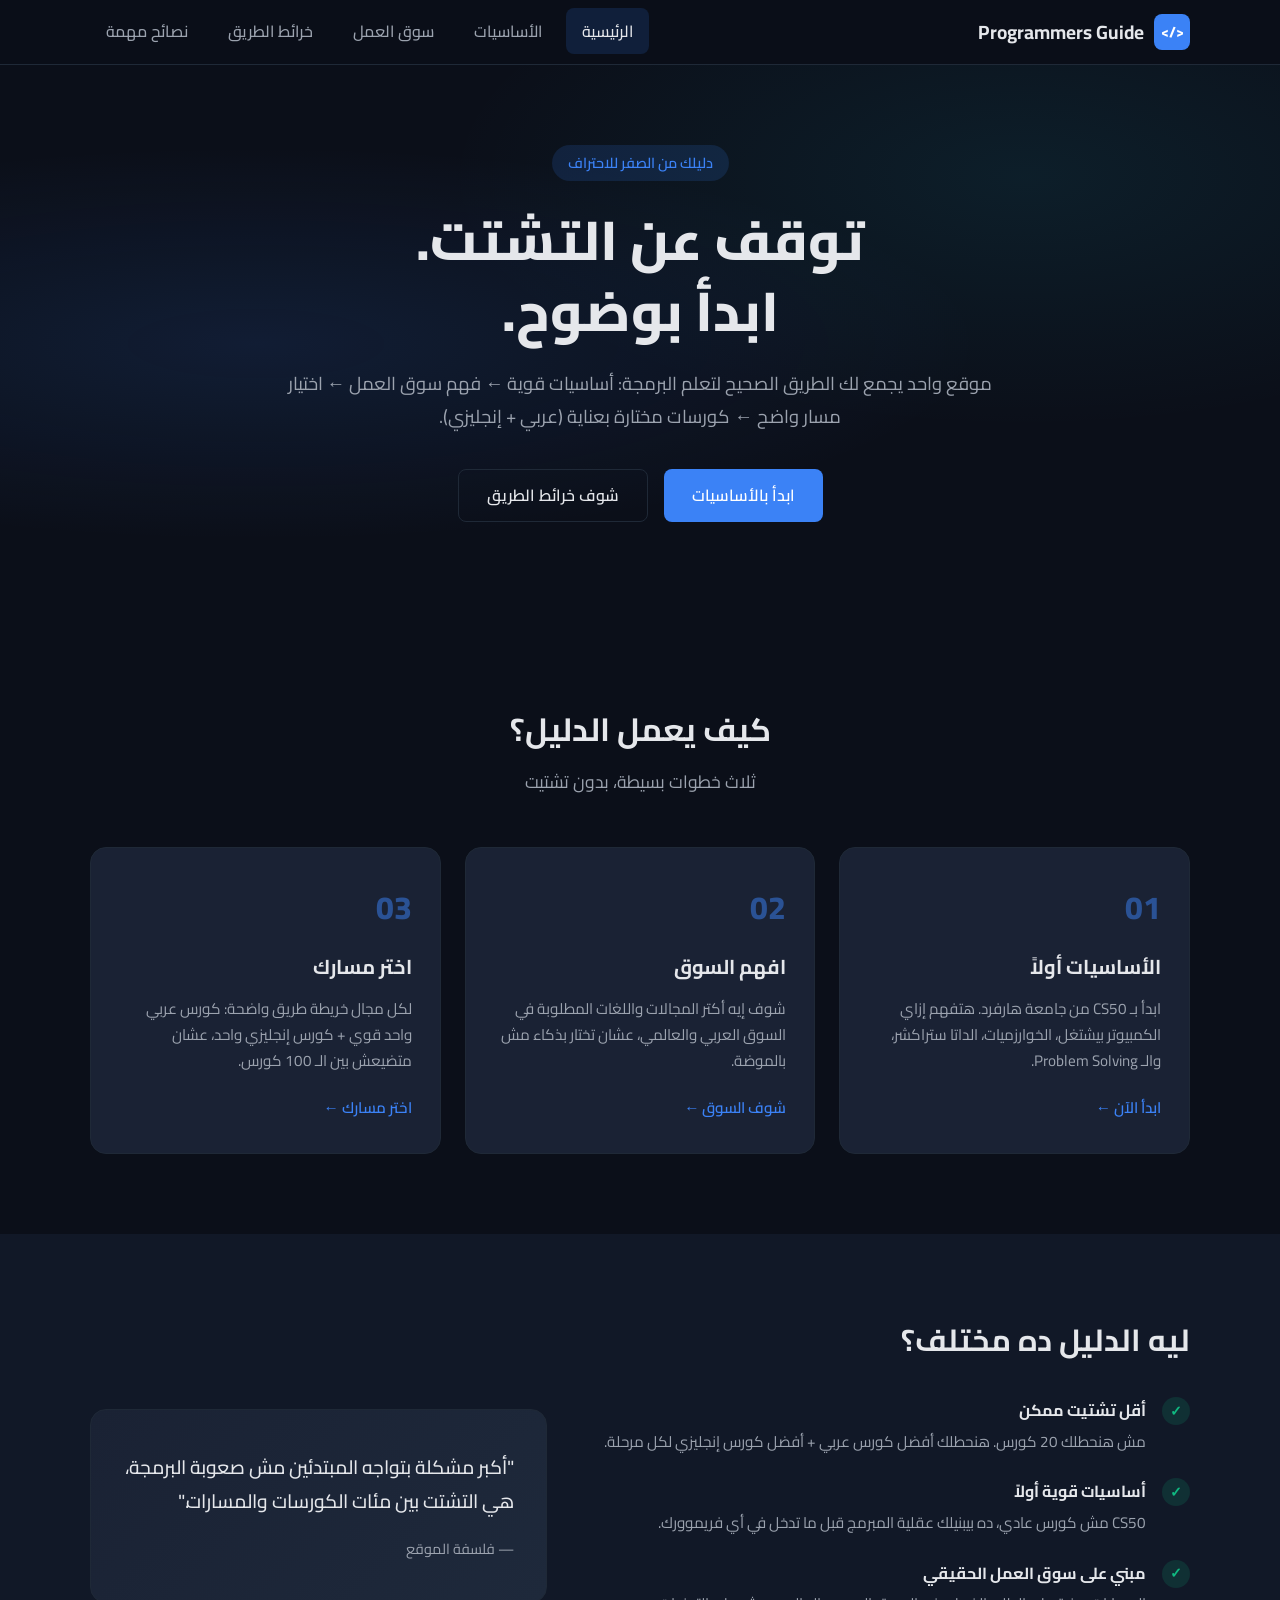
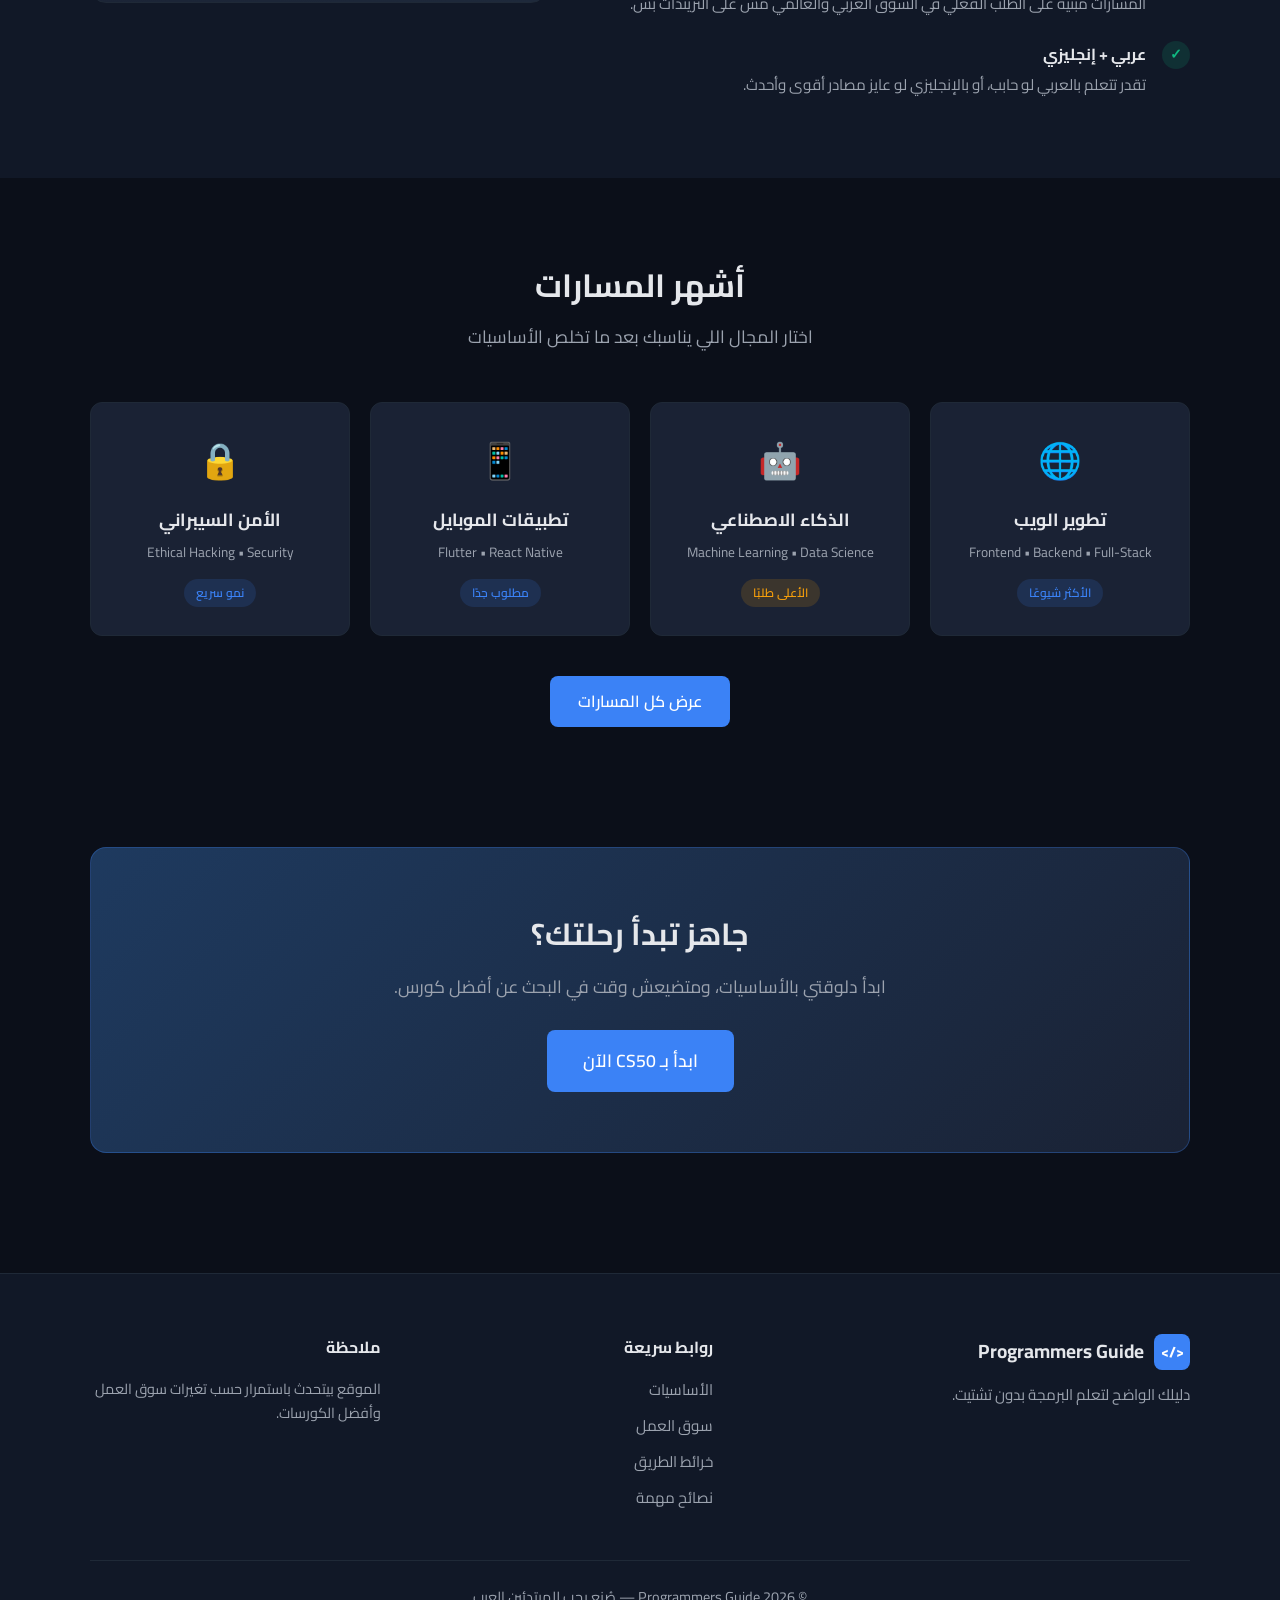
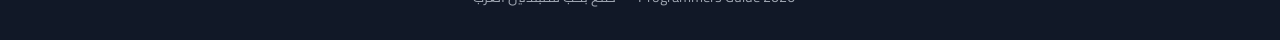
==== index.html @ ccb194e7 "Initial commit" ====
<!DOCTYPE html>
<html lang="ar" dir="rtl">
<head>
    <meta charset="UTF-8">
    <meta name="viewport" content="width=device-width, initial-scale=1.0">
    <title>Programmers Guide | دليلك لتعلم البرمجة</title>
    <meta name="description" content="دليل واضح ومنظم للمبتدئين في البرمجة. ابدأ من الأساسيات مع CS50 ثم اختر مسارك بناءً على سوق العمل.">
    <link rel="stylesheet" href="css/style.css">
    <link rel="preconnect" href="https://fonts.googleapis.com">
    <link rel="preconnect" href="https://fonts.gstatic.com" crossorigin>
    <link href="https://fonts.googleapis.com/css2?family=Cairo:wght@400;500;600;700;800&display=swap" rel="stylesheet">
</head>
<body>
    <!-- Navbar -->
    <nav class="navbar">
        <div class="container nav-container">
            <a href="index.html" class="logo">
                <span class="logo-icon">&lt;/&gt;</span>
                <span>Programmers Guide</span>
            </a>
            <button class="menu-toggle" id="menuToggle" aria-label="القائمة">
                <span></span>
                <span></span>
                <span></span>
            </button>
            <ul class="nav-links" id="navLinks">
                <li><a href="index.html" class="active">الرئيسية</a></li>
                <li><a href="basics.html">الأساسيات</a></li>
                <li><a href="market.html">سوق العمل</a></li>
                <li><a href="roadmaps.html">خرائط الطريق</a></li>
                <li><a href="tips.html">نصائح مهمة</a></li>
            </ul>
        </div>
    </nav>

    <!-- Hero Section -->
    <header class="hero">
        <div class="container hero-content">
            <div class="hero-badge">دليلك من الصفر للاحتراف</div>
            <h1>توقف عن التشتت.<br>ابدأ بوضوح.</h1>
            <p class="hero-desc">
                موقع واحد يجمع لك الطريق الصحيح لتعلم البرمجة: 
                أساسيات قوية ← فهم سوق العمل ← اختيار مسار واضح ← كورسات مختارة بعناية (عربي + إنجليزي).
            </p>
            <div class="hero-btns">
                <a href="basics.html" class="btn btn-primary">ابدأ بالأساسيات</a>
                <a href="roadmaps.html" class="btn btn-secondary">شوف خرائط الطريق</a>
            </div>
        </div>
    </header>

    <!-- How it works -->
    <section class="section how-it-works">
        <div class="container">
            <div class="section-header">
                <h2>كيف يعمل الدليل؟</h2>
                <p>ثلاث خطوات بسيطة، بدون تشتيت</p>
            </div>
            <div class="steps">
                <div class="step-card">
                    <div class="step-number">01</div>
                    <h3>الأساسيات أولاً</h3>
                    <p>ابدأ بـ CS50 من جامعة هارفرد. هتفهم إزاي الكمبيوتر بيشتغل، الخوارزميات، الداتا ستراكشر، والـ Problem Solving.</p>
                    <a href="basics.html" class="step-link">ابدأ الآن ←</a>
                </div>
                <div class="step-card">
                    <div class="step-number">02</div>
                    <h3>افهم السوق</h3>
                    <p>شوف إيه أكتر المجالات واللغات المطلوبة في السوق العربي والعالمي، عشان تختار بذكاء مش بالموضة.</p>
                    <a href="market.html" class="step-link">شوف السوق ←</a>
                </div>
                <div class="step-card">
                    <div class="step-number">03</div>
                    <h3>اختر مسارك</h3>
                    <p>لكل مجال خريطة طريق واضحة: كورس عربي واحد قوي + كورس إنجليزي واحد، عشان متضيعش بين الـ 100 كورس.</p>
                    <a href="roadmaps.html" class="step-link">اختر مسارك ←</a>
                </div>
            </div>
        </div>
    </section>

    <!-- Why this guide -->
    <section class="section why-section">
        <div class="container">
            <div class="why-grid">
                <div class="why-content">
                    <h2>ليه الدليل ده مختلف؟</h2>
                    <ul class="why-list">
                        <li>
                            <span class="check">✓</span>
                            <div>
                                <strong>أقل تشتيت ممكن</strong>
                                <p>مش هنحطلك 20 كورس. هنحطلك أفضل كورس عربي + أفضل كورس إنجليزي لكل مرحلة.</p>
                            </div>
                        </li>
                        <li>
                            <span class="check">✓</span>
                            <div>
                                <strong>أساسيات قوية أولاً</strong>
                                <p>CS50 مش كورس عادي، ده بيبنيلك عقلية المبرمج قبل ما تدخل في أي فريموورك.</p>
                            </div>
                        </li>
                        <li>
                            <span class="check">✓</span>
                            <div>
                                <strong>مبني على سوق العمل الحقيقي</strong>
                                <p>المسارات مبنية على الطلب الفعلي في السوق العربي والعالمي مش على التريندات بس.</p>
                            </div>
                        </li>
                        <li>
                            <span class="check">✓</span>
                            <div>
                                <strong>عربي + إنجليزي</strong>
                                <p>تقدر تتعلم بالعربي لو حابب، أو بالإنجليزي لو عايز مصادر أقوى وأحدث.</p>
                            </div>
                        </li>
                    </ul>
                </div>
                <div class="why-card">
                    <div class="quote">
                        <p>"أكبر مشكلة بتواجه المبتدئين مش صعوبة البرمجة، هي التشتت بين مئات الكورسات والمسارات."</p>
                        <span>— فلسفة الموقع</span>
                    </div>
                </div>
            </div>
        </div>
    </section>

    <!-- Popular Paths Preview -->
    <section class="section paths-preview">
        <div class="container">
            <div class="section-header">
                <h2>أشهر المسارات</h2>
                <p>اختار المجال اللي يناسبك بعد ما تخلص الأساسيات</p>
            </div>
            <div class="paths-grid">
                <a href="roadmaps.html#web" class="path-card">
                    <div class="path-icon">🌐</div>
                    <h3>تطوير الويب</h3>
                    <p>Frontend • Backend • Full-Stack</p>
                    <span class="path-tag">الأكثر شيوعًا</span>
                </a>
                <a href="roadmaps.html#ai" class="path-card">
                    <div class="path-icon">🤖</div>
                    <h3>الذكاء الاصطناعي</h3>
                    <p>Machine Learning • Data Science</p>
                    <span class="path-tag hot">الأعلى طلبًا</span>
                </a>
                <a href="roadmaps.html#mobile" class="path-card">
                    <div class="path-icon">📱</div>
                    <h3>تطبيقات الموبايل</h3>
                    <p>Flutter • React Native</p>
                    <span class="path-tag">مطلوب جدًا</span>
                </a>
                <a href="roadmaps.html#security" class="path-card">
                    <div class="path-icon">🔒</div>
                    <h3>الأمن السيبراني</h3>
                    <p>Ethical Hacking • Security</p>
                    <span class="path-tag">نمو سريع</span>
                </a>
            </div>
            <div class="center-btn">
                <a href="roadmaps.html" class="btn btn-primary">عرض كل المسارات</a>
            </div>
        </div>
    </section>

    <!-- CTA -->
    <section class="section cta-section">
        <div class="container">
            <div class="cta-box">
                <h2>جاهز تبدأ رحلتك؟</h2>
                <p>ابدأ دلوقتي بالأساسيات، ومتضيعش وقت في البحث عن أفضل كورس.</p>
                <a href="basics.html" class="btn btn-primary btn-lg">ابدأ بـ CS50 الآن</a>
            </div>
        </div>
    </section>

    <!-- Footer -->
    <footer class="footer">
        <div class="container">
            <div class="footer-content">
                <div class="footer-brand">
                    <a href="index.html" class="logo">
                        <span class="logo-icon">&lt;/&gt;</span>
                        <span>Programmers Guide</span>
                    </a>
                    <p>دليلك الواضح لتعلم البرمجة بدون تشتيت.</p>
                </div>
                <div class="footer-links">
                    <h4>روابط سريعة</h4>
                    <ul>
                        <li><a href="basics.html">الأساسيات</a></li>
                        <li><a href="market.html">سوق العمل</a></li>
                        <li><a href="roadmaps.html">خرائط الطريق</a></li>
                        <li><a href="tips.html">نصائح مهمة</a></li>
                    </ul>
                </div>
                <div class="footer-note">
                    <h4>ملاحظة</h4>
                    <p>الموقع بيتحدث باستمرار حسب تغيرات سوق العمل وأفضل الكورسات.</p>
                </div>
            </div>
            <div class="footer-bottom">
                <p>© 2026 Programmers Guide — صُنع بحب للمبتدئين العرب</p>
            </div>
        </div>
    </footer>

    <script src="js/main.js"></script>
</body>
</html>
---- css/style.css ----
/* ===== Reset & Base ===== */
*,
*::before,
*::after {
    margin: 0;
    padding: 0;
    box-sizing: border-box;
}

:root {
    --bg: #0b0f19;
    --bg-soft: #111827;
    --bg-card: #1a2234;
    --bg-card-hover: #1f2a40;
    --text: #e5e7eb;
    --text-muted: #9ca3af;
    --primary: #3b82f6;
    --primary-hover: #2563eb;
    --primary-soft: rgba(59, 130, 246, 0.15);
    --accent: #22d3ee;
    --success: #10b981;
    --warning: #f59e0b;
    --border: #1f2937;
    --radius: 12px;
    --radius-lg: 16px;
    --shadow: 0 4px 24px rgba(0, 0, 0, 0.3);
    --font: 'Cairo', sans-serif;
}

html {
    scroll-behavior: smooth;
}

body {
    font-family: var(--font);
    background: var(--bg);
    color: var(--text);
    line-height: 1.7;
    min-height: 100vh;
}

a {
    text-decoration: none;
    color: inherit;
    transition: color 0.2s;
}

ul {
    list-style: none;
}

img {
    max-width: 100%;
    display: block;
}

.container {
    width: 100%;
    max-width: 1140px;
    margin: 0 auto;
    padding: 0 20px;
}

/* ===== Buttons ===== */
.btn {
    display: inline-flex;
    align-items: center;
    justify-content: center;
    gap: 8px;
    padding: 12px 28px;
    border-radius: 8px;
    font-family: var(--font);
    font-weight: 600;
    font-size: 1rem;
    border: none;
    cursor: pointer;
    transition: all 0.25s ease;
}

.btn-primary {
    background: var(--primary);
    color: #fff;
}

.btn-primary:hover {
    background: var(--primary-hover);
    transform: translateY(-2px);
    box-shadow: 0 6px 20px rgba(59, 130, 246, 0.35);
}

.btn-secondary {
    background: transparent;
    color: var(--text);
    border: 1.5px solid var(--border);
}

.btn-secondary:hover {
    border-color: var(--primary);
    color: var(--primary);
}

.btn-lg {
    padding: 16px 36px;
    font-size: 1.1rem;
}

.btn-outline {
    background: transparent;
    border: 1.5px solid var(--primary);
    color: var(--primary);
}

.btn-outline:hover {
    background: var(--primary);
    color: #fff;
}

/* ===== Navbar ===== */
.navbar {
    position: sticky;
    top: 0;
    z-index: 1000;
    background: rgba(11, 15, 25, 0.9);
    backdrop-filter: blur(12px);
    border-bottom: 1px solid var(--border);
    padding: 14px 0;
}

.nav-container {
    display: flex;
    align-items: center;
    justify-content: space-between;
}

.logo {
    display: flex;
    align-items: center;
    gap: 10px;
    font-weight: 700;
    font-size: 1.2rem;
}

.logo-icon {
    background: var(--primary);
    color: #fff;
    width: 36px;
    height: 36px;
    border-radius: 8px;
    display: flex;
    align-items: center;
    justify-content: center;
    font-size: 0.9rem;
    font-weight: 800;
}

.nav-links {
    display: flex;
    align-items: center;
    gap: 8px;
}

.nav-links a {
    padding: 8px 16px;
    border-radius: 8px;
    font-weight: 500;
    color: var(--text-muted);
    transition: all 0.2s;
}

.nav-links a:hover,
.nav-links a.active {
    color: var(--text);
    background: var(--primary-soft);
}

.menu-toggle {
    display: none;
    flex-direction: column;
    gap: 5px;
    background: none;
    border: none;
    cursor: pointer;
    padding: 6px;
}

.menu-toggle span {
    display: block;
    width: 24px;
    height: 2px;
    background: var(--text);
    border-radius: 2px;
    transition: all 0.3s;
}

/* ===== Hero ===== */
.hero {
    padding: 80px 0 100px;
    background: 
        radial-gradient(ellipse at 20% 50%, rgba(59, 130, 246, 0.12) 0%, transparent 50%),
        radial-gradient(ellipse at 80% 20%, rgba(34, 211, 238, 0.08) 0%, transparent 40%);
}

.hero-content {
    text-align: center;
    max-width: 780px;
    margin: 0 auto;
}

.hero-badge {
    display: inline-block;
    background: var(--primary-soft);
    color: var(--primary);
    padding: 6px 16px;
    border-radius: 50px;
    font-size: 0.9rem;
    font-weight: 600;
    margin-bottom: 24px;
}

.hero h1 {
    font-size: clamp(2.2rem, 5vw, 3.4rem);
    font-weight: 800;
    line-height: 1.3;
    margin-bottom: 20px;
}

.hero-desc {
    font-size: 1.15rem;
    color: var(--text-muted);
    margin-bottom: 36px;
    line-height: 1.8;
}

.hero-btns {
    display: flex;
    gap: 16px;
    justify-content: center;
    flex-wrap: wrap;
}

/* ===== Sections ===== */
.section {
    padding: 80px 0;
}

.section-header {
    text-align: center;
    margin-bottom: 50px;
}

.section-header h2 {
    font-size: 2rem;
    font-weight: 700;
    margin-bottom: 10px;
}

.section-header p {
    color: var(--text-muted);
    font-size: 1.1rem;
}

/* ===== How it works ===== */
.steps {
    display: grid;
    grid-template-columns: repeat(3, 1fr);
    gap: 24px;
}

.step-card {
    background: var(--bg-card);
    border: 1px solid var(--border);
    border-radius: var(--radius-lg);
    padding: 32px 28px;
    transition: all 0.3s;
}

.step-card:hover {
    border-color: var(--primary);
    transform: translateY(-4px);
    box-shadow: var(--shadow);
}

.step-number {
    font-size: 2rem;
    font-weight: 800;
    color: var(--primary);
    opacity: 0.5;
    margin-bottom: 16px;
}

.step-card h3 {
    font-size: 1.25rem;
    margin-bottom: 12px;
}

.step-card p {
    color: var(--text-muted);
    font-size: 0.95rem;
    margin-bottom: 20px;
}

.step-link {
    color: var(--primary);
    font-weight: 600;
    font-size: 0.95rem;
}

.step-link:hover {
    color: var(--accent);
}

/* ===== Why Section ===== */
.why-section {
    background: var(--bg-soft);
}

.why-grid {
    display: grid;
    grid-template-columns: 1.3fr 1fr;
    gap: 48px;
    align-items: center;
}

.why-content h2 {
    font-size: 1.9rem;
    margin-bottom: 32px;
}

.why-list {
    display: flex;
    flex-direction: column;
    gap: 24px;
}

.why-list li {
    display: flex;
    gap: 16px;
}

.check {
    flex-shrink: 0;
    width: 28px;
    height: 28px;
    background: rgba(16, 185, 129, 0.15);
    color: var(--success);
    border-radius: 50%;
    display: flex;
    align-items: center;
    justify-content: center;
    font-weight: 700;
    font-size: 0.9rem;
}

.why-list strong {
    display: block;
    margin-bottom: 4px;
}

.why-list p {
    color: var(--text-muted);
    font-size: 0.95rem;
}

.why-card {
    background: linear-gradient(135deg, var(--bg-card), #1e293b);
    border: 1px solid var(--border);
    border-radius: var(--radius-lg);
    padding: 40px 32px;
}

.quote p {
    font-size: 1.2rem;
    font-weight: 500;
    line-height: 1.8;
    margin-bottom: 16px;
}

.quote span {
    color: var(--text-muted);
    font-size: 0.9rem;
}

/* ===== Paths Preview ===== */
.paths-grid {
    display: grid;
    grid-template-columns: repeat(4, 1fr);
    gap: 20px;
    margin-bottom: 40px;
}

.path-card {
    background: var(--bg-card);
    border: 1px solid var(--border);
    border-radius: var(--radius);
    padding: 28px 22px;
    text-align: center;
    transition: all 0.3s;
    position: relative;
}

.path-card:hover {
    border-color: var(--primary);
    transform: translateY(-4px);
    background: var(--bg-card-hover);
}

.path-icon {
    font-size: 2.2rem;
    margin-bottom: 14px;
}

.path-card h3 {
    font-size: 1.1rem;
    margin-bottom: 6px;
}

.path-card p {
    color: var(--text-muted);
    font-size: 0.85rem;
    margin-bottom: 14px;
}

.path-tag {
    display: inline-block;
    background: var(--primary-soft);
    color: var(--primary);
    font-size: 0.75rem;
    font-weight: 600;
    padding: 4px 12px;
    border-radius: 50px;
}

.path-tag.hot {
    background: rgba(245, 158, 11, 0.15);
    color: var(--warning);
}

.center-btn {
    text-align: center;
}

/* ===== CTA ===== */
.cta-section {
    padding-top: 40px;
}

.cta-box {
    background: linear-gradient(135deg, #1e3a5f, #1a2234);
    border: 1px solid rgba(59, 130, 246, 0.3);
    border-radius: var(--radius-lg);
    padding: 60px 40px;
    text-align: center;
}

.cta-box h2 {
    font-size: 1.9rem;
    margin-bottom: 12px;
}

.cta-box p {
    color: var(--text-muted);
    margin-bottom: 28px;
    font-size: 1.1rem;
}

/* ===== Footer ===== */
.footer {
    background: var(--bg-soft);
    border-top: 1px solid var(--border);
    padding: 60px 0 30px;
    margin-top: 40px;
}

.footer-content {
    display: grid;
    grid-template-columns: 1.5fr 1fr 1fr;
    gap: 40px;
    margin-bottom: 40px;
}

.footer-brand p {
    color: var(--text-muted);
    margin-top: 12px;
    font-size: 0.95rem;
}

.footer-links h4,
.footer-note h4 {
    font-size: 1rem;
    margin-bottom: 16px;
    color: var(--text);
}

.footer-links a {
    color: var(--text-muted);
    display: block;
    margin-bottom: 10px;
    font-size: 0.95rem;
}

.footer-links a:hover {
    color: var(--primary);
}

.footer-note p {
    color: var(--text-muted);
    font-size: 0.9rem;
}

.footer-bottom {
    border-top: 1px solid var(--border);
    padding-top: 24px;
    text-align: center;
}

.footer-bottom p {
    color: var(--text-muted);
    font-size: 0.9rem;
}

/* ===== Page Header (for inner pages) ===== */
.page-header {
    padding: 60px 0 40px;
    background: 
        radial-gradient(ellipse at 30% 50%, rgba(59, 130, 246, 0.1) 0%, transparent 50%);
    border-bottom: 1px solid var(--border);
}

.page-header h1 {
    font-size: 2.2rem;
    font-weight: 800;
    margin-bottom: 12px;
}

.page-header p {
    color: var(--text-muted);
    font-size: 1.1rem;
    max-width: 600px;
}

/* ===== Course Cards ===== */
.courses-grid {
    display: grid;
    grid-template-columns: repeat(2, 1fr);
    gap: 24px;
}

.course-card {
    background: var(--bg-card);
    border: 1px solid var(--border);
    border-radius: var(--radius-lg);
    padding: 28px;
    transition: all 0.3s;
}

.course-card:hover {
    border-color: var(--primary);
}

.course-lang {
    display: inline-block;
    font-size: 0.8rem;
    font-weight: 600;
    padding: 4px 12px;
    border-radius: 50px;
    margin-bottom: 14px;
}

.course-lang.ar {
    background: rgba(16, 185, 129, 0.15);
    color: var(--success);
}

.course-lang.en {
    background: rgba(59, 130, 246, 0.15);
    color: var(--primary);
}

.course-card h3 {
    font-size: 1.2rem;
    margin-bottom: 8px;
}

.course-card .instructor {
    color: var(--text-muted);
    font-size: 0.9rem;
    margin-bottom: 12px;
}

.course-card p {
    color: var(--text-muted);
    font-size: 0.95rem;
    margin-bottom: 20px;
}

.course-card .btn {
    width: 100%;
}

/* ===== Info Boxes ===== */
.info-box {
    background: var(--bg-card);
    border: 1px solid var(--border);
    border-radius: var(--radius);
    padding: 24px 28px;
    margin-bottom: 24px;
}

.info-box.tip {
    border-right: 4px solid var(--accent);
}

.info-box.warning {
    border-right: 4px solid var(--warning);
}

.info-box h4 {
    margin-bottom: 8px;
    display: flex;
    align-items: center;
    gap: 8px;
}

.info-box p {
    color: var(--text-muted);
    font-size: 0.95rem;
}

/* ===== Roadmap Cards ===== */
.roadmap-section {
    margin-bottom: 60px;
}

.roadmap-section h2 {
    font-size: 1.6rem;
    margin-bottom: 8px;
    display: flex;
    align-items: center;
    gap: 12px;
}

.roadmap-section .desc {
    color: var(--text-muted);
    margin-bottom: 28px;
}

.skills-list {
    display: flex;
    flex-wrap: wrap;
    gap: 8px;
    margin-bottom: 28px;
}

.skill-tag {
    background: var(--bg-soft);
    border: 1px solid var(--border);
    padding: 6px 14px;
    border-radius: 50px;
    font-size: 0.85rem;
    color: var(--text-muted);
}

/* ===== Market Stats ===== */
.stats-grid {
    display: grid;
    grid-template-columns: repeat(3, 1fr);
    gap: 20px;
    margin-bottom: 40px;
}

.stat-card {
    background: var(--bg-card);
    border: 1px solid var(--border);
    border-radius: var(--radius);
    padding: 24px;
    text-align: center;
}

.stat-card .number {
    font-size: 1.8rem;
    font-weight: 800;
    color: var(--primary);
    margin-bottom: 6px;
}

.stat-card .label {
    color: var(--text-muted);
    font-size: 0.9rem;
}

/* ===== Table ===== */
.table-wrapper {
    overflow-x: auto;
    margin-bottom: 40px;
}

table {
    width: 100%;
    border-collapse: collapse;
    background: var(--bg-card);
    border-radius: var(--radius);
    overflow: hidden;
}

th, td {
    padding: 14px 18px;
    text-align: right;
    border-bottom: 1px solid var(--border);
}

th {
    background: var(--bg-soft);
    font-weight: 600;
    color: var(--text);
}

td {
    color: var(--text-muted);
}

tr:last-child td {
    border-bottom: none;
}

/* ===== Checklist ===== */
.checklist {
    display: flex;
    flex-direction: column;
    gap: 12px;
}

.checklist label {
    display: flex;
    align-items: center;
    gap: 12px;
    background: var(--bg-card);
    border: 1px solid var(--border);
    border-radius: 8px;
    padding: 14px 18px;
    cursor: pointer;
    transition: all 0.2s;
}

.checklist label:hover {
    border-color: var(--primary);
}

.checklist input[type="checkbox"] {
    width: 20px;
    height: 20px;
    accent-color: var(--primary);
    cursor: pointer;
}

.checklist label.checked {
    opacity: 0.6;
}

.checklist label.checked span {
    text-decoration: line-through;
}

/* ===== Responsive ===== */
@media (max-width: 900px) {
    .steps {
        grid-template-columns: 1fr;
    }

    .why-grid {
        grid-template-columns: 1fr;
    }

    .paths-grid {
        grid-template-columns: repeat(2, 1fr);
    }

    .footer-content {
        grid-template-columns: 1fr;
    }

    .courses-grid {
        grid-template-columns: 1fr;
    }

    .stats-grid {
        grid-template-columns: 1fr;
    }
}

@media (max-width: 700px) {
    .menu-toggle {
        display: flex;
    }

    .nav-links {
        position: fixed;
        top: 65px;
        right: 0;
        left: 0;
        background: var(--bg-soft);
        flex-direction: column;
        padding: 20px;
        border-bottom: 1px solid var(--border);
        transform: translateY(-150%);
        opacity: 0;
        transition: all 0.3s;
        gap: 4px;
    }

    .nav-links.open {
        transform: translateY(0);
        opacity: 1;
    }

    .nav-links a {
        width: 100%;
        padding: 12px 16px;
    }

    .paths-grid {
        grid-template-columns: 1fr;
    }

    .hero {
        padding: 50px 0 70px;
    }

    .section {
        padding: 50px 0;
    }

    .cta-box {
        padding: 40px 24px;
    }
}
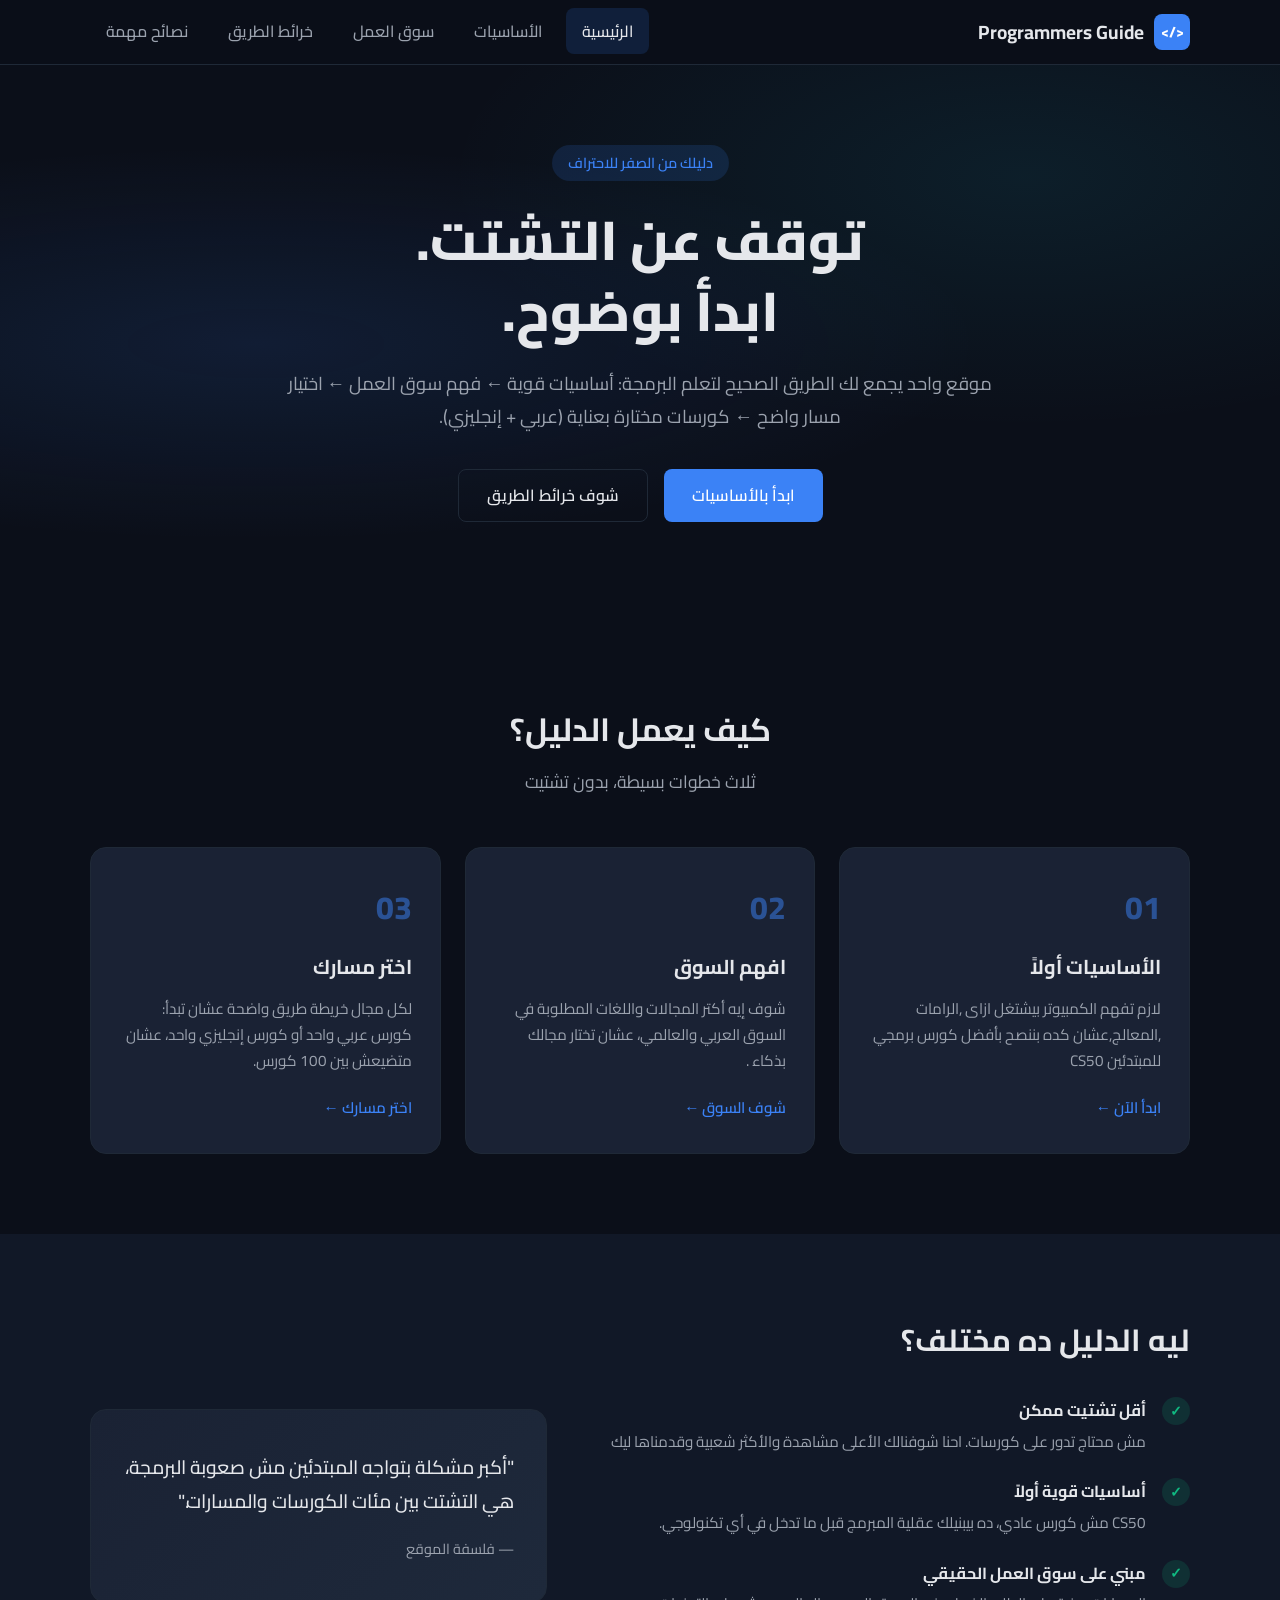
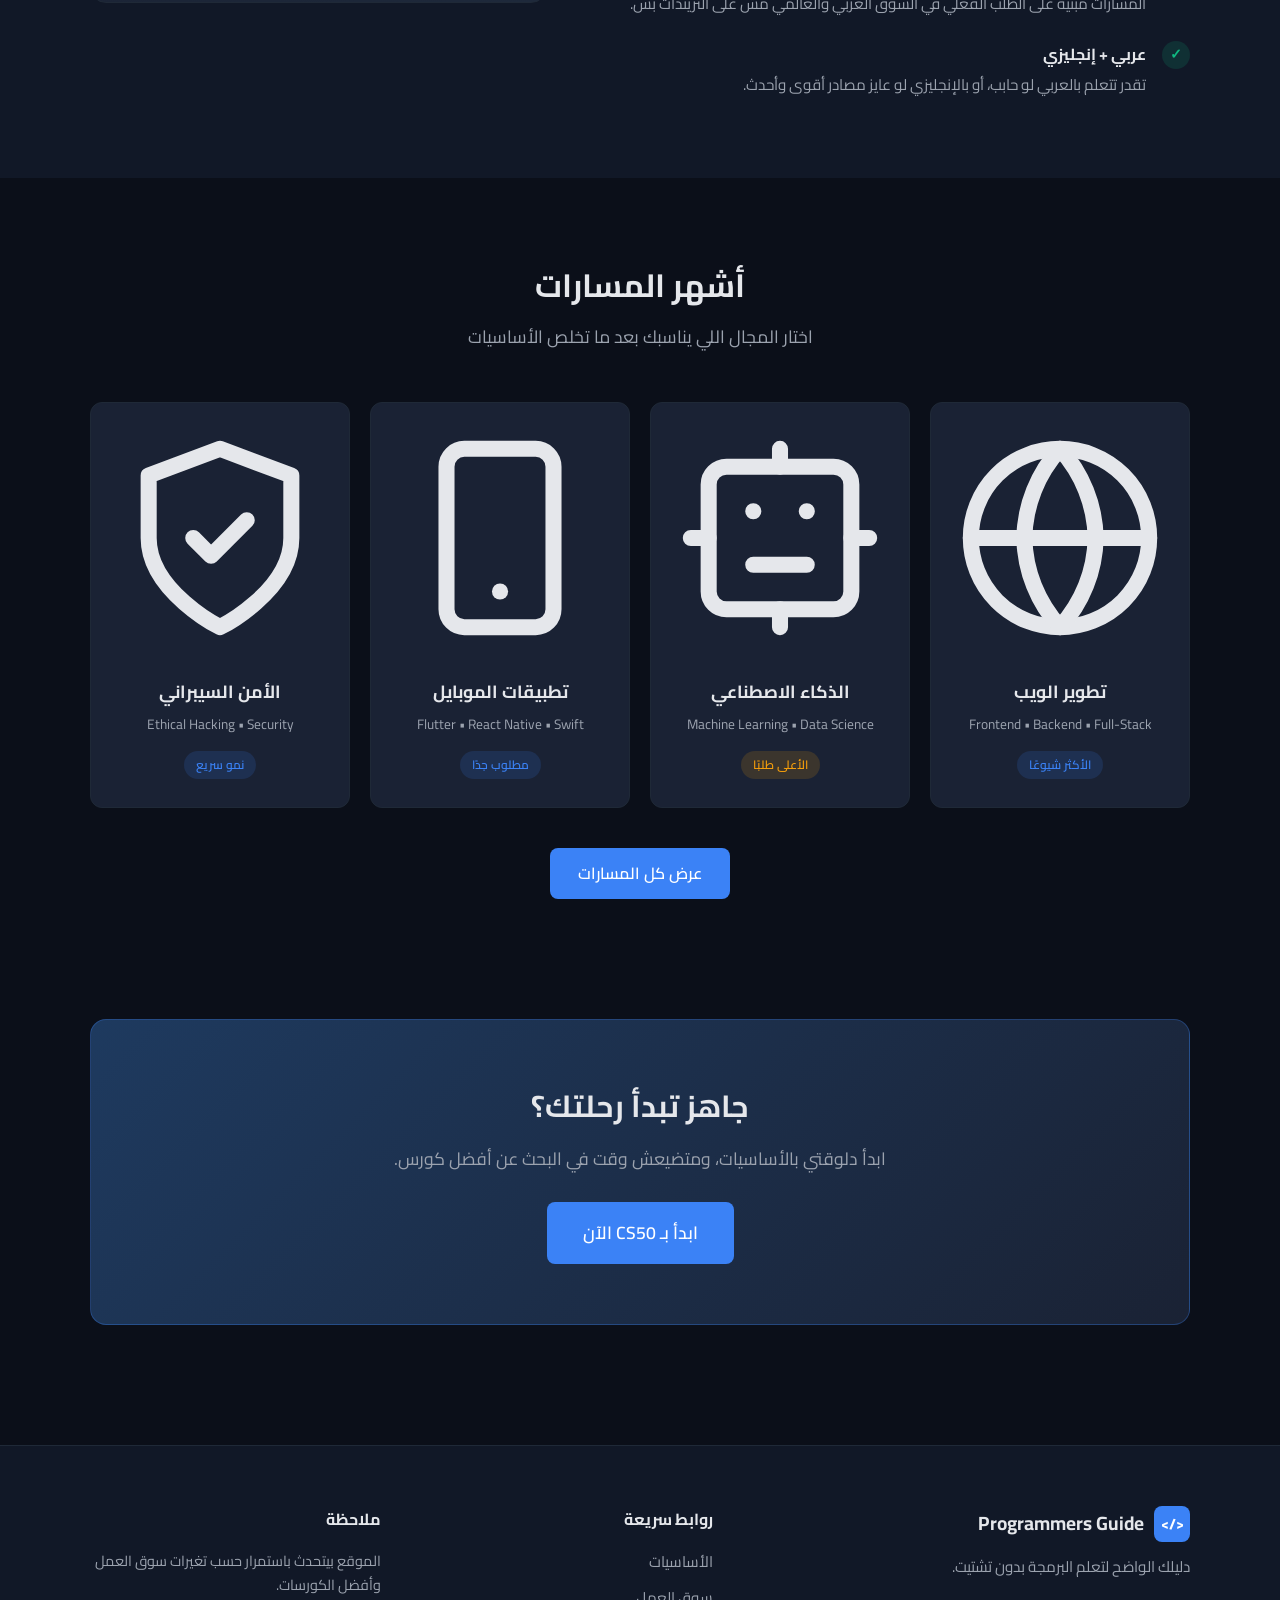
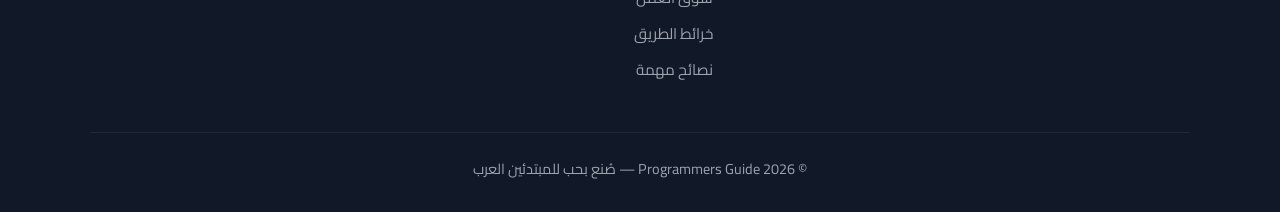
==== commit 80db00ef: "commit_2" ====
--- a/index.html
+++ b/index.html
@@ -1,15 +1,18 @@
 <!DOCTYPE html>
 <html lang="ar" dir="rtl">
+
 <head>
     <meta charset="UTF-8">
     <meta name="viewport" content="width=device-width, initial-scale=1.0">
     <title>Programmers Guide | دليلك لتعلم البرمجة</title>
-    <meta name="description" content="دليل واضح ومنظم للمبتدئين في البرمجة. ابدأ من الأساسيات مع CS50 ثم اختر مسارك بناءً على سوق العمل.">
+    <meta name="description"
+        content="دليل واضح ومنظم للمبتدئين في البرمجة. ابدأ من الأساسيات مع CS50 ثم اختر مسارك بناءً على سوق العمل.">
     <link rel="stylesheet" href="css/style.css">
     <link rel="preconnect" href="https://fonts.googleapis.com">
     <link rel="preconnect" href="https://fonts.gstatic.com" crossorigin>
     <link href="https://fonts.googleapis.com/css2?family=Cairo:wght@400;500;600;700;800&display=swap" rel="stylesheet">
 </head>
+
 <body>
     <!-- Navbar -->
     <nav class="navbar">
@@ -39,7 +42,7 @@
             <div class="hero-badge">دليلك من الصفر للاحتراف</div>
             <h1>توقف عن التشتت.<br>ابدأ بوضوح.</h1>
             <p class="hero-desc">
-                موقع واحد يجمع لك الطريق الصحيح لتعلم البرمجة: 
+                موقع واحد يجمع لك الطريق الصحيح لتعلم البرمجة:
                 أساسيات قوية ← فهم سوق العمل ← اختيار مسار واضح ← كورسات مختارة بعناية (عربي + إنجليزي).
             </p>
             <div class="hero-btns">
@@ -60,19 +63,21 @@
                 <div class="step-card">
                     <div class="step-number">01</div>
                     <h3>الأساسيات أولاً</h3>
-                    <p>ابدأ بـ CS50 من جامعة هارفرد. هتفهم إزاي الكمبيوتر بيشتغل، الخوارزميات، الداتا ستراكشر، والـ Problem Solving.</p>
+                    <p>لازم تفهم الكمبيوتر بيشتغل ازاى ,الرامات ,المعالج,عشان كده بننصح بأفضل كورس برمجي للمبتدئين CS50
+                    </p>
                     <a href="basics.html" class="step-link">ابدأ الآن ←</a>
                 </div>
                 <div class="step-card">
                     <div class="step-number">02</div>
                     <h3>افهم السوق</h3>
-                    <p>شوف إيه أكتر المجالات واللغات المطلوبة في السوق العربي والعالمي، عشان تختار بذكاء مش بالموضة.</p>
+                    <p>شوف إيه أكتر المجالات واللغات المطلوبة في السوق العربي والعالمي، عشان تختار مجالك بذكاء .</p>
                     <a href="market.html" class="step-link">شوف السوق ←</a>
                 </div>
                 <div class="step-card">
                     <div class="step-number">03</div>
                     <h3>اختر مسارك</h3>
-                    <p>لكل مجال خريطة طريق واضحة: كورس عربي واحد قوي + كورس إنجليزي واحد، عشان متضيعش بين الـ 100 كورس.</p>
+                    <p>لكل مجال خريطة طريق واضحة عشان تبدأ: كورس عربي واحد أو كورس إنجليزي واحد، عشان متضيعش بين 100
+                        كورس.</p>
                     <a href="roadmaps.html" class="step-link">اختر مسارك ←</a>
                 </div>
             </div>
@@ -90,14 +95,14 @@
                             <span class="check">✓</span>
                             <div>
                                 <strong>أقل تشتيت ممكن</strong>
-                                <p>مش هنحطلك 20 كورس. هنحطلك أفضل كورس عربي + أفضل كورس إنجليزي لكل مرحلة.</p>
+                                <p>مش محتاج تدور على كورسات. احنا شوفنالك الأعلى مشاهدة والأكثر شعبية وقدمناها ليك</p>
                             </div>
                         </li>
                         <li>
                             <span class="check">✓</span>
                             <div>
                                 <strong>أساسيات قوية أولاً</strong>
-                                <p>CS50 مش كورس عادي، ده بيبنيلك عقلية المبرمج قبل ما تدخل في أي فريموورك.</p>
+                                <p>CS50 مش كورس عادي، ده بيبنيلك عقلية المبرمج قبل ما تدخل في أي تكنولوجي.</p>
                             </div>
                         </li>
                         <li>
@@ -135,25 +140,52 @@
             </div>
             <div class="paths-grid">
                 <a href="roadmaps.html#web" class="path-card">
-                    <div class="path-icon">🌐</div>
+                    <div class="path-icon">
+                        <svg viewBox="0 0 24 24" fill="none" stroke="currentColor" stroke-width="1.8"
+                            stroke-linecap="round" stroke-linejoin="round">
+                            <circle cx="12" cy="12" r="10" />
+                            <path d="M2 12h20" />
+                            <path
+                                d="M12 2a15.3 15.3 0 0 1 4 10 15.3 15.3 0 0 1-4 10 15.3 15.3 0 0 1-4-10 15.3 15.3 0 0 1 4-10z" />
+                        </svg>
+                    </div>
                     <h3>تطوير الويب</h3>
                     <p>Frontend • Backend • Full-Stack</p>
                     <span class="path-tag">الأكثر شيوعًا</span>
                 </a>
                 <a href="roadmaps.html#ai" class="path-card">
-                    <div class="path-icon">🤖</div>
+                    <div class="path-icon">
+                        <svg viewBox="0 0 24 24" fill="none" stroke="currentColor" stroke-width="1.8"
+                            stroke-linecap="round" stroke-linejoin="round">
+                            <rect x="4" y="4" width="16" height="16" rx="2" />
+                            <path d="M9 9h.01M15 9h.01M9 15h6" />
+                            <path d="M12 2v2M12 20v2M2 12h2M20 12h2" />
+                        </svg>
+                    </div>
                     <h3>الذكاء الاصطناعي</h3>
                     <p>Machine Learning • Data Science</p>
                     <span class="path-tag hot">الأعلى طلبًا</span>
                 </a>
                 <a href="roadmaps.html#mobile" class="path-card">
-                    <div class="path-icon">📱</div>
+                    <div class="path-icon">
+                        <svg viewBox="0 0 24 24" fill="none" stroke="currentColor" stroke-width="1.8"
+                            stroke-linecap="round" stroke-linejoin="round">
+                            <rect x="6" y="2" width="12" height="20" rx="2" />
+                            <path d="M12 18h.01" />
+                        </svg>
+                    </div>
                     <h3>تطبيقات الموبايل</h3>
-                    <p>Flutter • React Native</p>
+                    <p>Flutter • React Native • Swift</p>
                     <span class="path-tag">مطلوب جدًا</span>
                 </a>
                 <a href="roadmaps.html#security" class="path-card">
-                    <div class="path-icon">🔒</div>
+                    <div class="path-icon">
+                        <svg viewBox="0 0 24 24" fill="none" stroke="currentColor" stroke-width="1.8"
+                            stroke-linecap="round" stroke-linejoin="round">
+                            <path d="M12 22s8-4 8-10V5l-8-3-8 3v7c0 6 8 10 8 10z" />
+                            <path d="M9 12l2 2 4-4" />
+                        </svg>
+                    </div>
                     <h3>الأمن السيبراني</h3>
                     <p>Ethical Hacking • Security</p>
                     <span class="path-tag">نمو سريع</span>
@@ -209,4 +241,5 @@
 
     <script src="js/main.js"></script>
 </body>
-</html>
+
+</html>
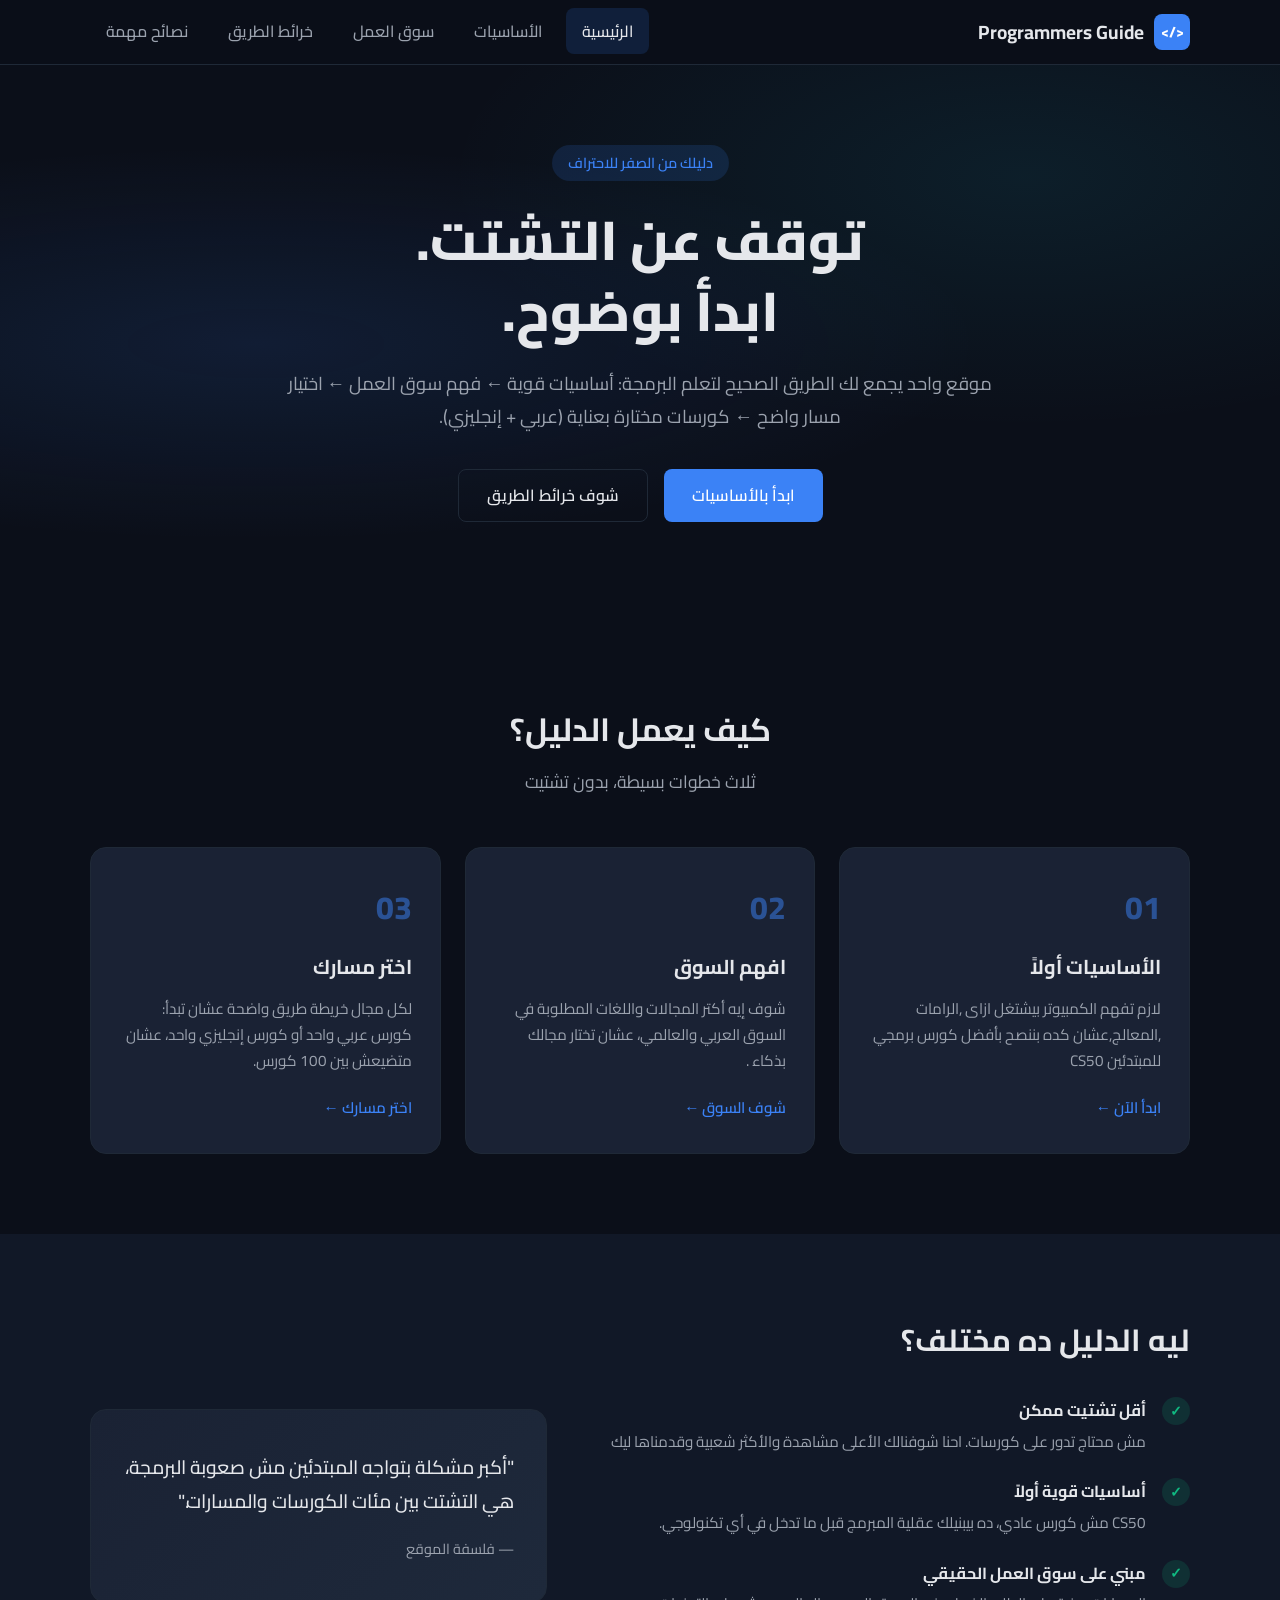
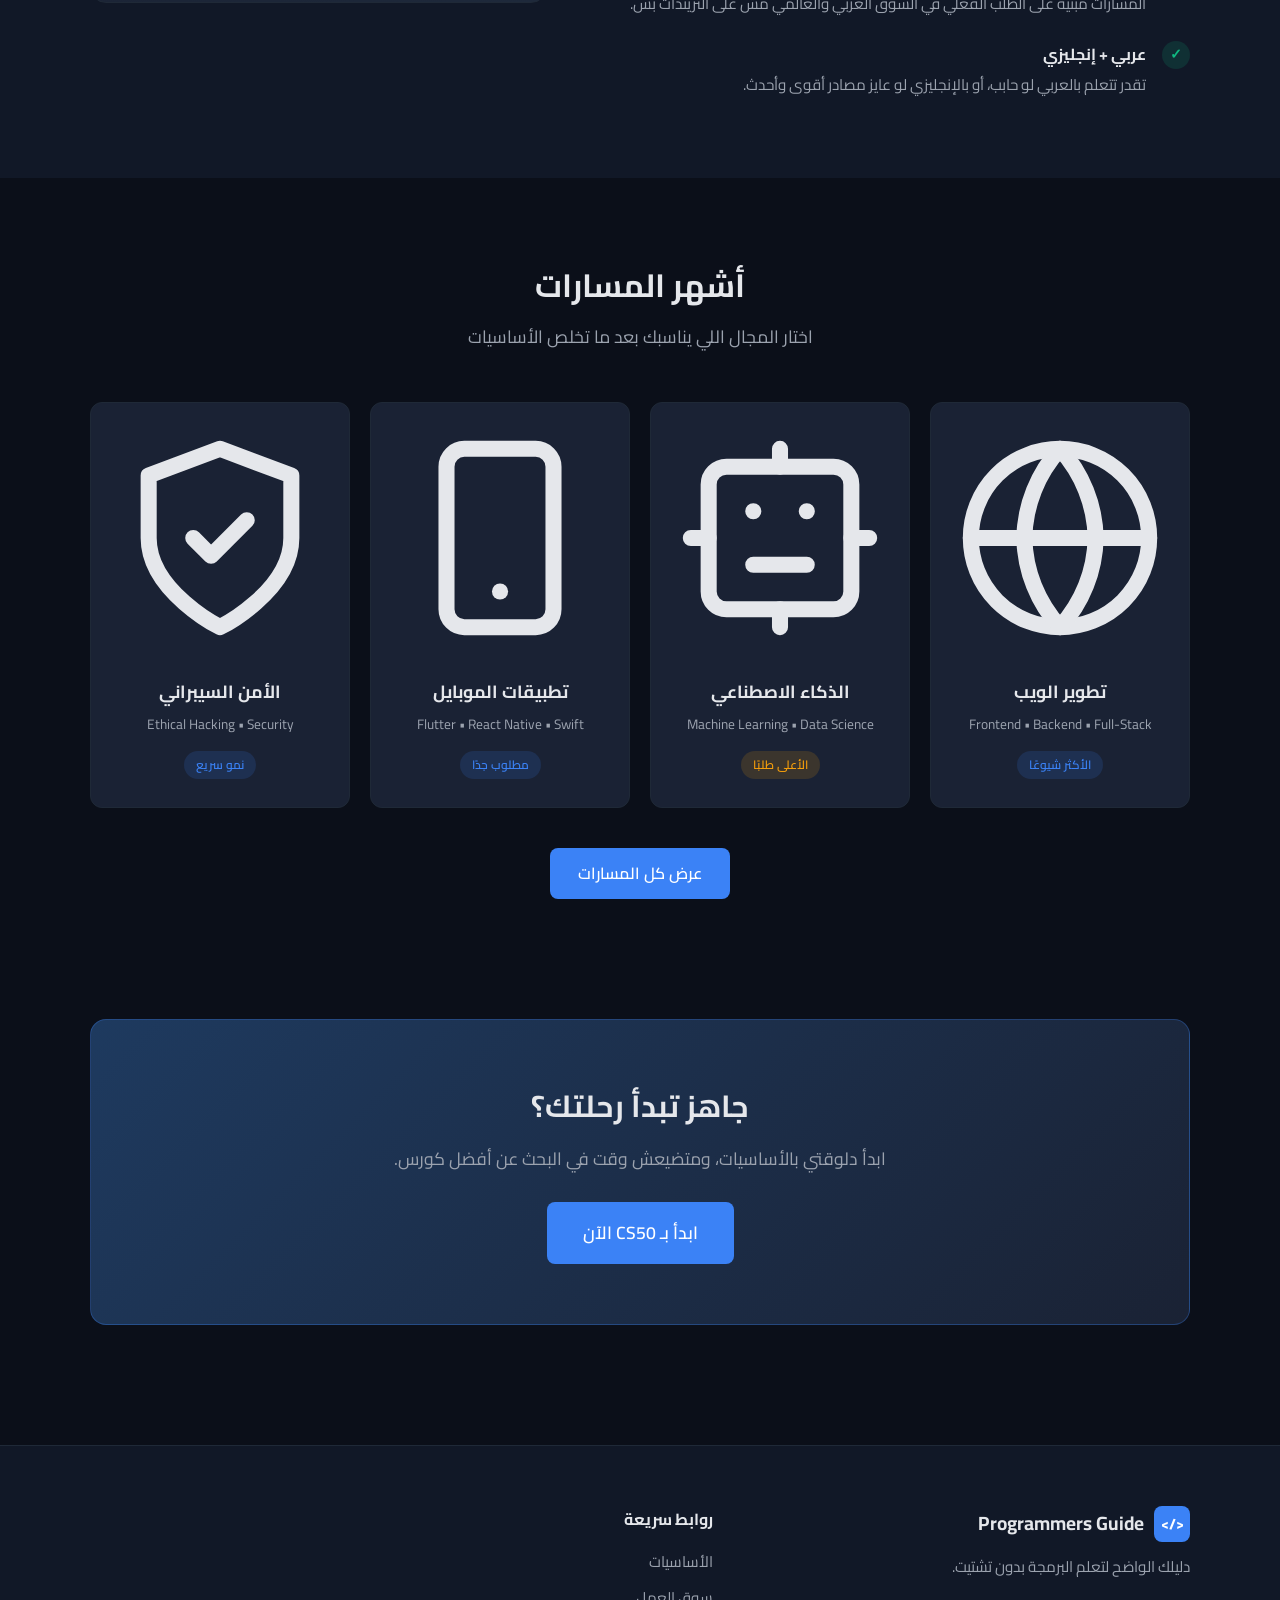
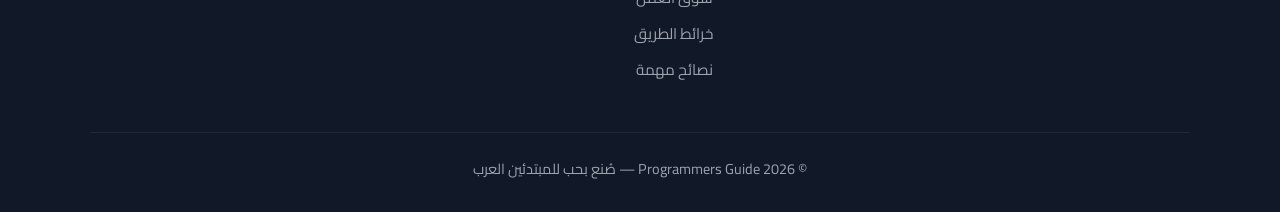
==== commit 4b632483: "commit_changes" ====
--- a/index.html
+++ b/index.html
@@ -228,10 +228,7 @@
                         <li><a href="tips.html">نصائح مهمة</a></li>
                     </ul>
                 </div>
-                <div class="footer-note">
-                    <h4>ملاحظة</h4>
-                    <p>الموقع بيتحدث باستمرار حسب تغيرات سوق العمل وأفضل الكورسات.</p>
-                </div>
+                
             </div>
             <div class="footer-bottom">
                 <p>© 2026 Programmers Guide — صُنع بحب للمبتدئين العرب</p>
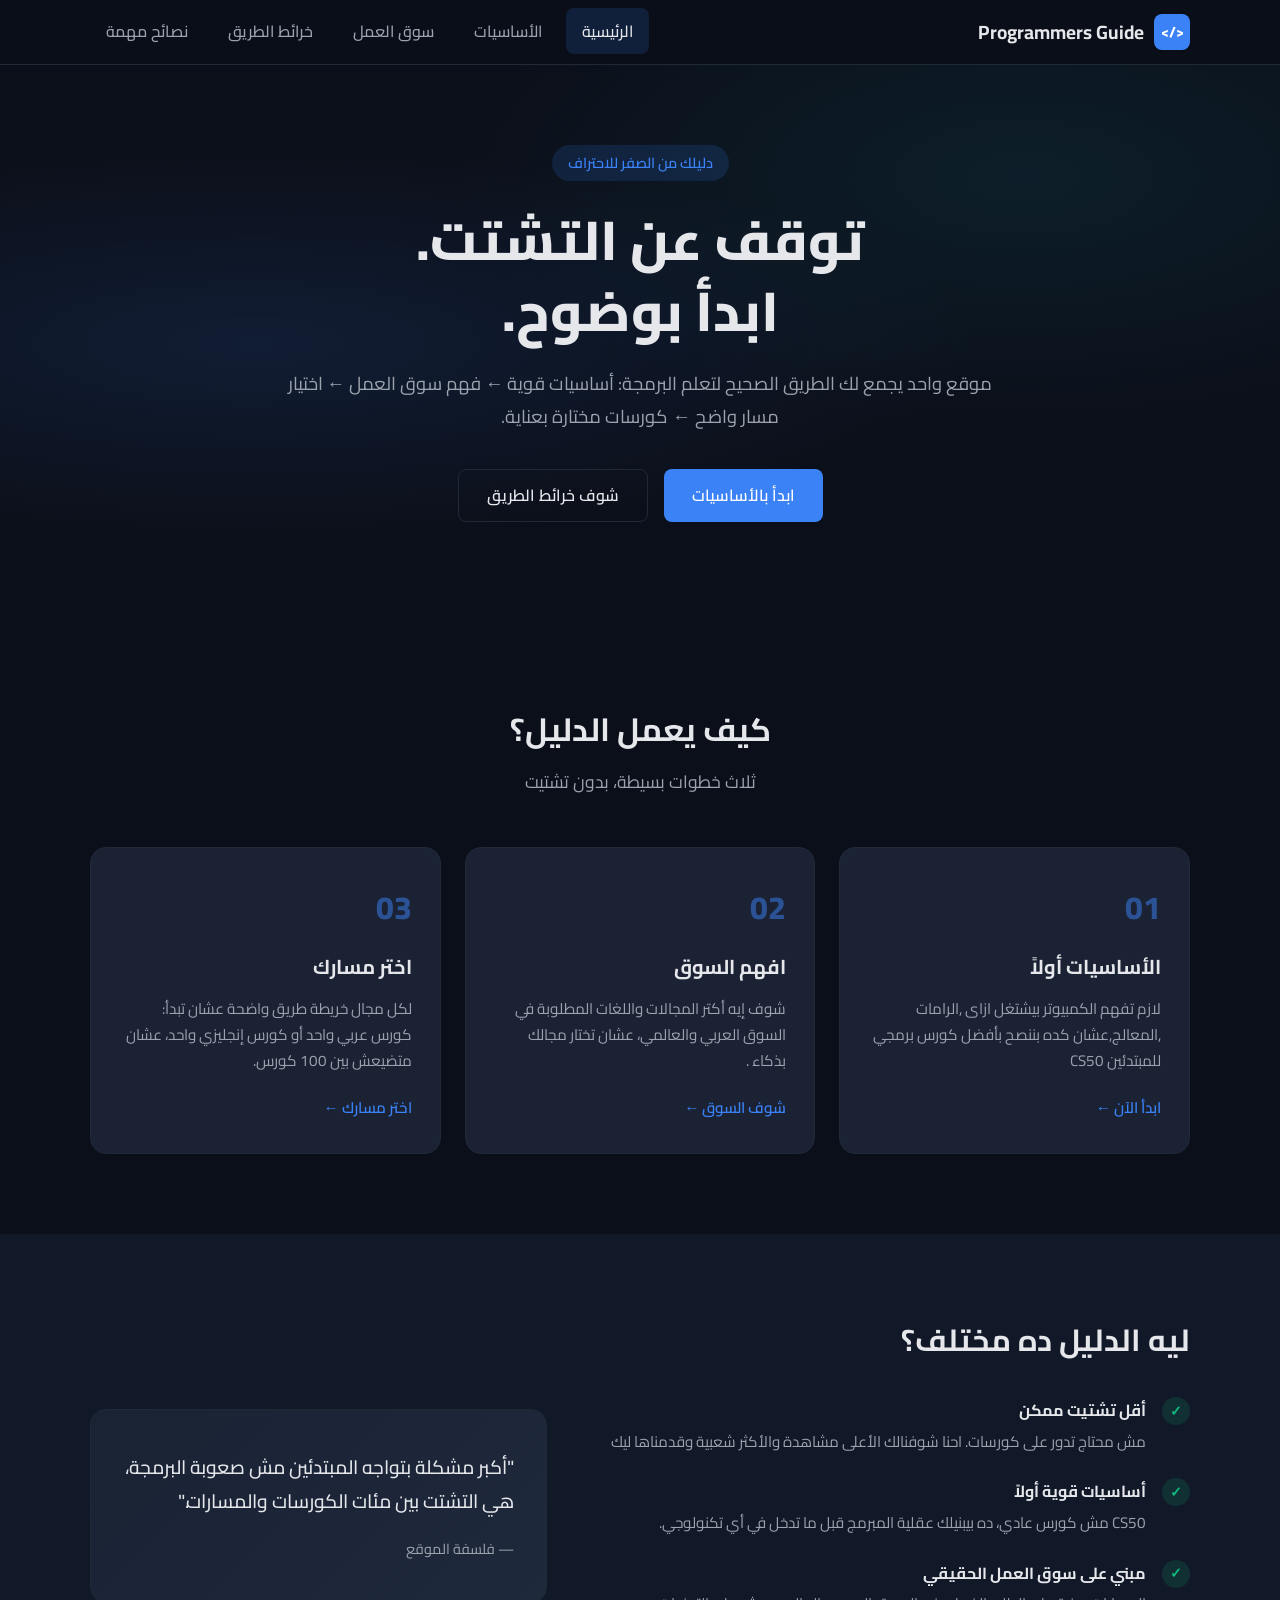
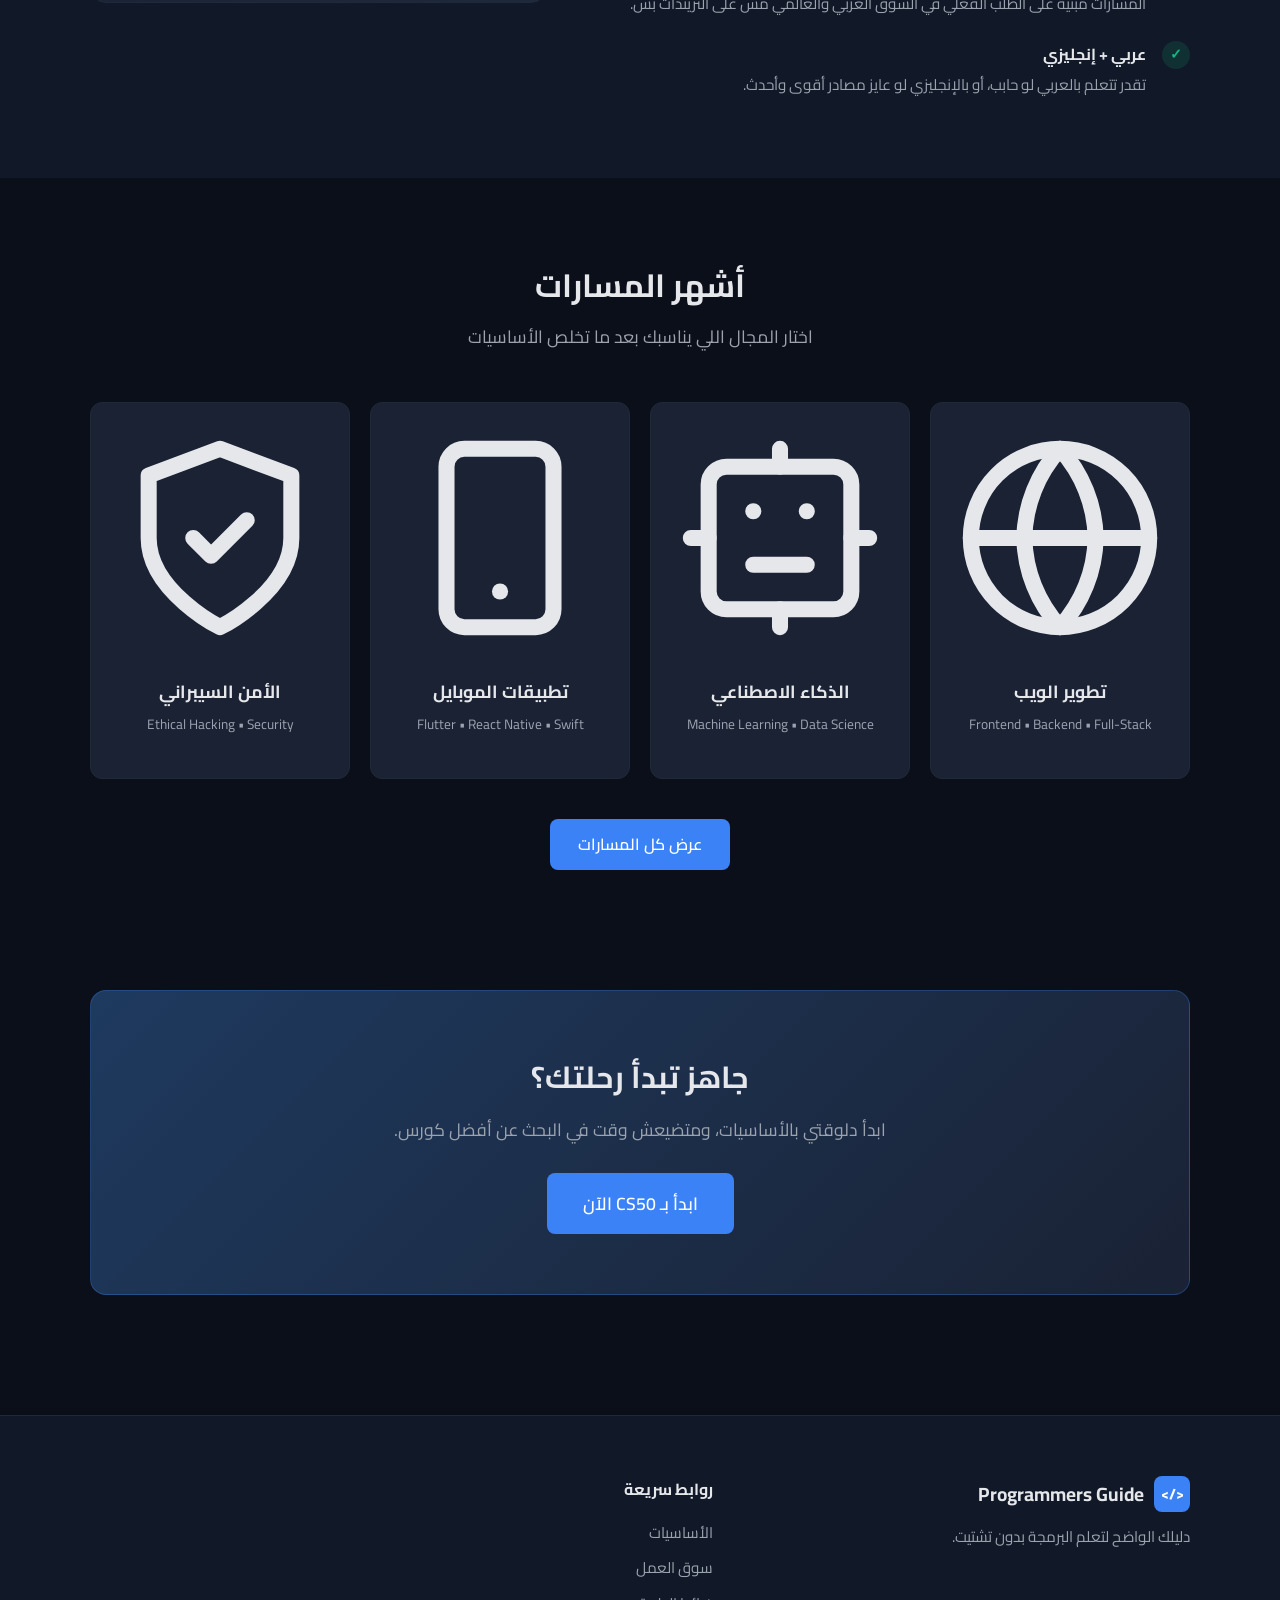
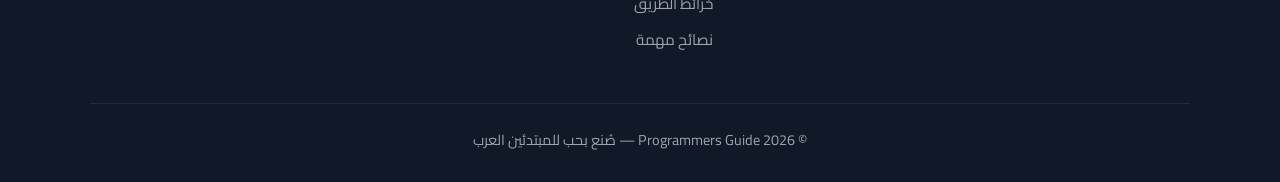
==== commit b6700f65: "Update index.html Removed tags from several sections to streamline content." ====
--- a/index.html
+++ b/index.html
@@ -43,7 +43,7 @@
             <h1>توقف عن التشتت.<br>ابدأ بوضوح.</h1>
             <p class="hero-desc">
                 موقع واحد يجمع لك الطريق الصحيح لتعلم البرمجة:
-                أساسيات قوية ← فهم سوق العمل ← اختيار مسار واضح ← كورسات مختارة بعناية (عربي + إنجليزي).
+                أساسيات قوية ← فهم سوق العمل ← اختيار مسار واضح ← كورسات مختارة بعناية.
             </p>
             <div class="hero-btns">
                 <a href="basics.html" class="btn btn-primary">ابدأ بالأساسيات</a>
@@ -151,7 +151,7 @@
                     </div>
                     <h3>تطوير الويب</h3>
                     <p>Frontend • Backend • Full-Stack</p>
-                    <span class="path-tag">الأكثر شيوعًا</span>
+                    
                 </a>
                 <a href="roadmaps.html#ai" class="path-card">
                     <div class="path-icon">
@@ -164,7 +164,6 @@
                     </div>
                     <h3>الذكاء الاصطناعي</h3>
                     <p>Machine Learning • Data Science</p>
-                    <span class="path-tag hot">الأعلى طلبًا</span>
                 </a>
                 <a href="roadmaps.html#mobile" class="path-card">
                     <div class="path-icon">
@@ -176,7 +175,6 @@
                     </div>
                     <h3>تطبيقات الموبايل</h3>
                     <p>Flutter • React Native • Swift</p>
-                    <span class="path-tag">مطلوب جدًا</span>
                 </a>
                 <a href="roadmaps.html#security" class="path-card">
                     <div class="path-icon">
@@ -188,7 +186,6 @@
                     </div>
                     <h3>الأمن السيبراني</h3>
                     <p>Ethical Hacking • Security</p>
-                    <span class="path-tag">نمو سريع</span>
                 </a>
             </div>
             <div class="center-btn">
@@ -239,4 +236,4 @@
     <script src="js/main.js"></script>
 </body>
 
-</html>+</html>
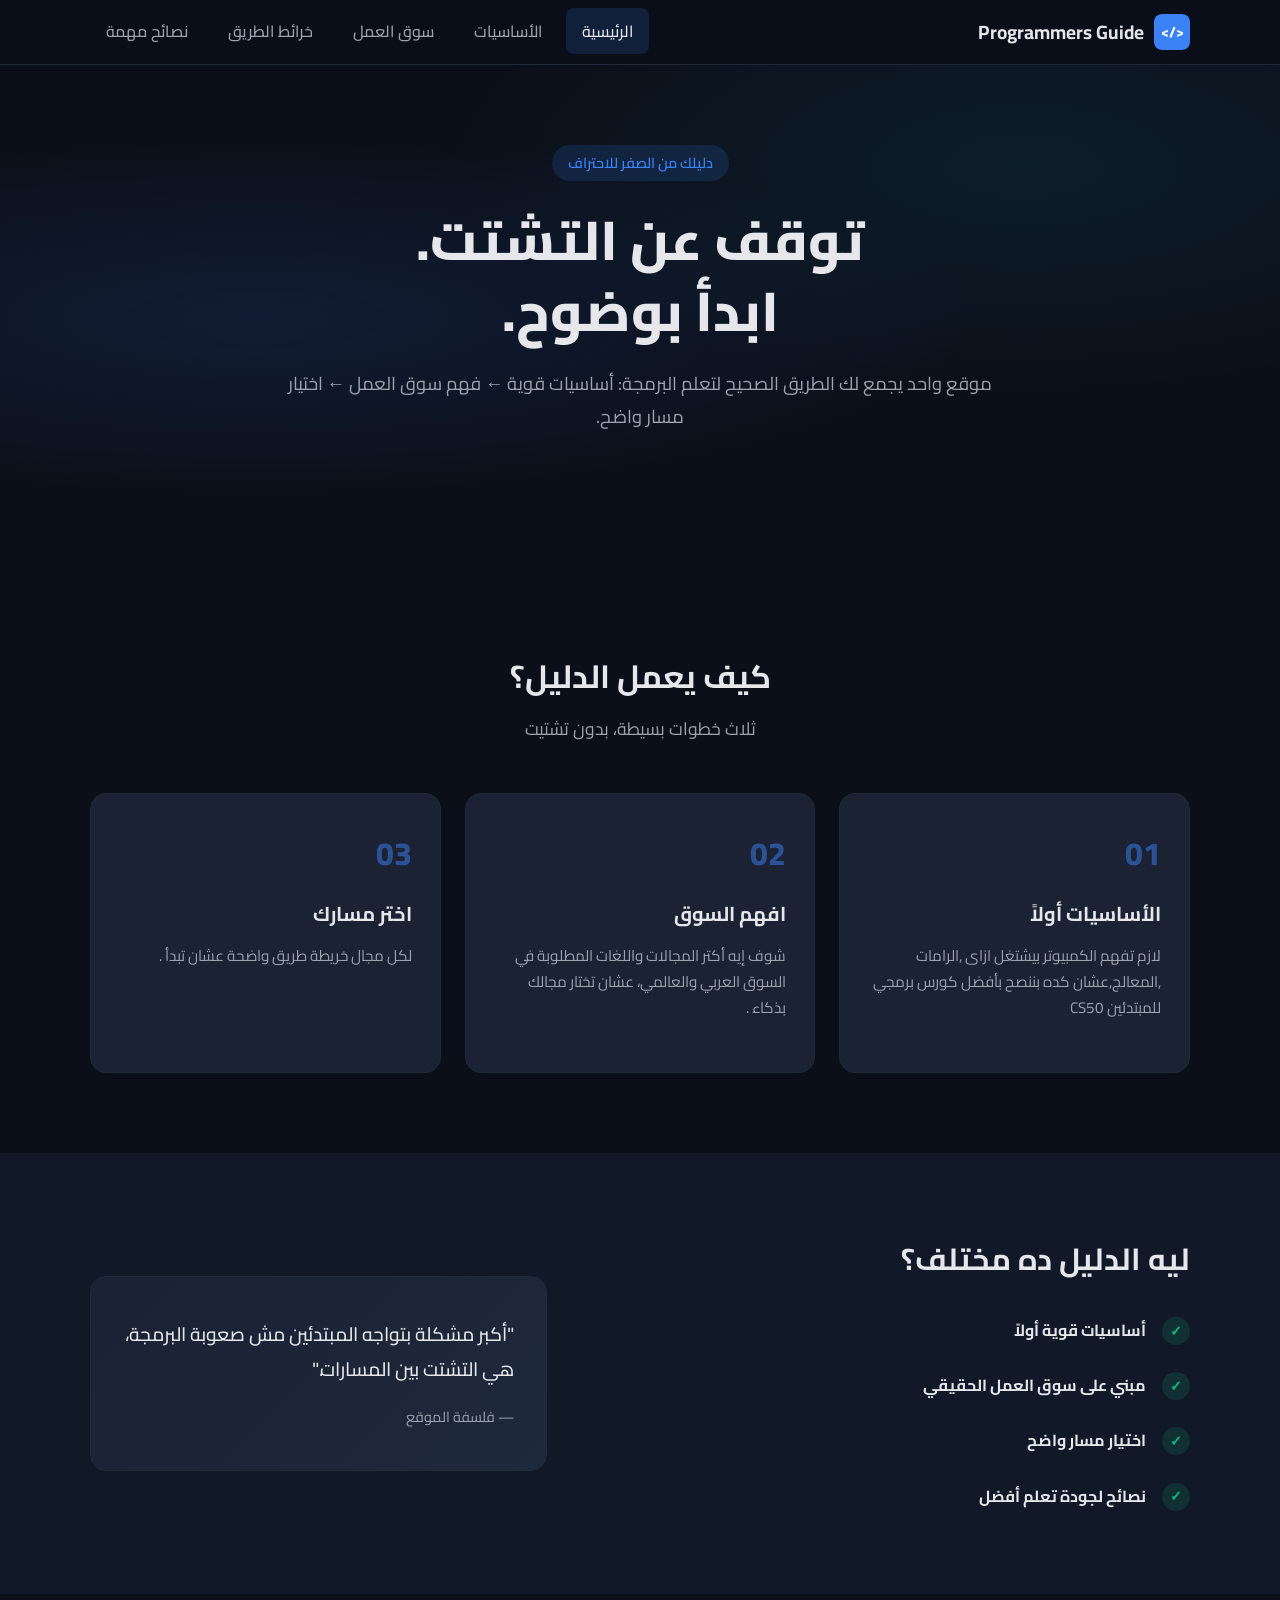
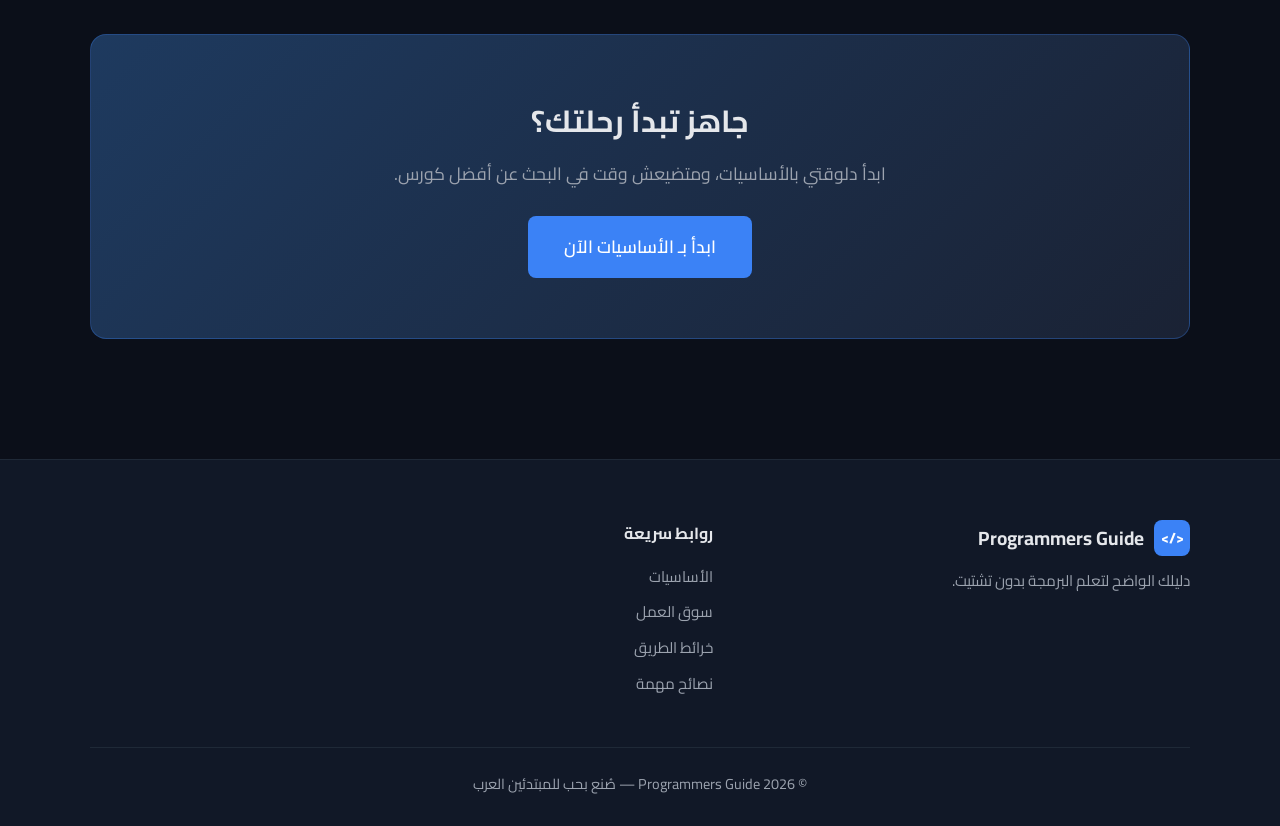
==== commit 1199590a: "Update index.html" ====
--- a/index.html
+++ b/index.html
@@ -43,12 +43,9 @@
             <h1>توقف عن التشتت.<br>ابدأ بوضوح.</h1>
             <p class="hero-desc">
                 موقع واحد يجمع لك الطريق الصحيح لتعلم البرمجة:
-                أساسيات قوية ← فهم سوق العمل ← اختيار مسار واضح ← كورسات مختارة بعناية.
+                أساسيات قوية ← فهم سوق العمل ← اختيار مسار واضح.
             </p>
-            <div class="hero-btns">
-                <a href="basics.html" class="btn btn-primary">ابدأ بالأساسيات</a>
-                <a href="roadmaps.html" class="btn btn-secondary">شوف خرائط الطريق</a>
-            </div>
+            
         </div>
     </header>
 
@@ -65,20 +62,20 @@
                     <h3>الأساسيات أولاً</h3>
                     <p>لازم تفهم الكمبيوتر بيشتغل ازاى ,الرامات ,المعالج,عشان كده بننصح بأفضل كورس برمجي للمبتدئين CS50
                     </p>
-                    <a href="basics.html" class="step-link">ابدأ الآن ←</a>
+
                 </div>
                 <div class="step-card">
                     <div class="step-number">02</div>
                     <h3>افهم السوق</h3>
                     <p>شوف إيه أكتر المجالات واللغات المطلوبة في السوق العربي والعالمي، عشان تختار مجالك بذكاء .</p>
-                    <a href="market.html" class="step-link">شوف السوق ←</a>
+                    
                 </div>
                 <div class="step-card">
                     <div class="step-number">03</div>
                     <h3>اختر مسارك</h3>
-                    <p>لكل مجال خريطة طريق واضحة عشان تبدأ: كورس عربي واحد أو كورس إنجليزي واحد، عشان متضيعش بين 100
-                        كورس.</p>
-                    <a href="roadmaps.html" class="step-link">اختر مسارك ←</a>
+                    <p>لكل مجال خريطة طريق واضحة عشان تبدأ   
+                        .</p>
+                    
                 </div>
             </div>
         </div>
@@ -91,105 +88,41 @@
                 <div class="why-content">
                     <h2>ليه الدليل ده مختلف؟</h2>
                     <ul class="why-list">
-                        <li>
-                            <span class="check">✓</span>
-                            <div>
-                                <strong>أقل تشتيت ممكن</strong>
-                                <p>مش محتاج تدور على كورسات. احنا شوفنالك الأعلى مشاهدة والأكثر شعبية وقدمناها ليك</p>
-                            </div>
-                        </li>
+                        
                         <li>
                             <span class="check">✓</span>
                             <div>
                                 <strong>أساسيات قوية أولاً</strong>
-                                <p>CS50 مش كورس عادي، ده بيبنيلك عقلية المبرمج قبل ما تدخل في أي تكنولوجي.</p>
                             </div>
                         </li>
                         <li>
                             <span class="check">✓</span>
                             <div>
                                 <strong>مبني على سوق العمل الحقيقي</strong>
-                                <p>المسارات مبنية على الطلب الفعلي في السوق العربي والعالمي مش على التريندات بس.</p>
                             </div>
                         </li>
                         <li>
                             <span class="check">✓</span>
                             <div>
-                                <strong>عربي + إنجليزي</strong>
-                                <p>تقدر تتعلم بالعربي لو حابب، أو بالإنجليزي لو عايز مصادر أقوى وأحدث.</p>
+                                <strong>اختيار مسار واضح</strong>
+                                
+                            </div>
+                        </li>
+                        <li>
+                            <span class="check">✓</span>
+                            <div>
+                                <strong>نصائح لجودة تعلم أفضل</strong>
+                                
                             </div>
                         </li>
                     </ul>
                 </div>
                 <div class="why-card">
                     <div class="quote">
-                        <p>"أكبر مشكلة بتواجه المبتدئين مش صعوبة البرمجة، هي التشتت بين مئات الكورسات والمسارات."</p>
+                        <p>"أكبر مشكلة بتواجه المبتدئين مش صعوبة البرمجة، هي التشتت بين المسارات."</p>
                         <span>— فلسفة الموقع</span>
                     </div>
                 </div>
-            </div>
-        </div>
-    </section>
-
-    <!-- Popular Paths Preview -->
-    <section class="section paths-preview">
-        <div class="container">
-            <div class="section-header">
-                <h2>أشهر المسارات</h2>
-                <p>اختار المجال اللي يناسبك بعد ما تخلص الأساسيات</p>
-            </div>
-            <div class="paths-grid">
-                <a href="roadmaps.html#web" class="path-card">
-                    <div class="path-icon">
-                        <svg viewBox="0 0 24 24" fill="none" stroke="currentColor" stroke-width="1.8"
-                            stroke-linecap="round" stroke-linejoin="round">
-                            <circle cx="12" cy="12" r="10" />
-                            <path d="M2 12h20" />
-                            <path
-                                d="M12 2a15.3 15.3 0 0 1 4 10 15.3 15.3 0 0 1-4 10 15.3 15.3 0 0 1-4-10 15.3 15.3 0 0 1 4-10z" />
-                        </svg>
-                    </div>
-                    <h3>تطوير الويب</h3>
-                    <p>Frontend • Backend • Full-Stack</p>
-                    
-                </a>
-                <a href="roadmaps.html#ai" class="path-card">
-                    <div class="path-icon">
-                        <svg viewBox="0 0 24 24" fill="none" stroke="currentColor" stroke-width="1.8"
-                            stroke-linecap="round" stroke-linejoin="round">
-                            <rect x="4" y="4" width="16" height="16" rx="2" />
-                            <path d="M9 9h.01M15 9h.01M9 15h6" />
-                            <path d="M12 2v2M12 20v2M2 12h2M20 12h2" />
-                        </svg>
-                    </div>
-                    <h3>الذكاء الاصطناعي</h3>
-                    <p>Machine Learning • Data Science</p>
-                </a>
-                <a href="roadmaps.html#mobile" class="path-card">
-                    <div class="path-icon">
-                        <svg viewBox="0 0 24 24" fill="none" stroke="currentColor" stroke-width="1.8"
-                            stroke-linecap="round" stroke-linejoin="round">
-                            <rect x="6" y="2" width="12" height="20" rx="2" />
-                            <path d="M12 18h.01" />
-                        </svg>
-                    </div>
-                    <h3>تطبيقات الموبايل</h3>
-                    <p>Flutter • React Native • Swift</p>
-                </a>
-                <a href="roadmaps.html#security" class="path-card">
-                    <div class="path-icon">
-                        <svg viewBox="0 0 24 24" fill="none" stroke="currentColor" stroke-width="1.8"
-                            stroke-linecap="round" stroke-linejoin="round">
-                            <path d="M12 22s8-4 8-10V5l-8-3-8 3v7c0 6 8 10 8 10z" />
-                            <path d="M9 12l2 2 4-4" />
-                        </svg>
-                    </div>
-                    <h3>الأمن السيبراني</h3>
-                    <p>Ethical Hacking • Security</p>
-                </a>
-            </div>
-            <div class="center-btn">
-                <a href="roadmaps.html" class="btn btn-primary">عرض كل المسارات</a>
             </div>
         </div>
     </section>
@@ -200,7 +133,7 @@
             <div class="cta-box">
                 <h2>جاهز تبدأ رحلتك؟</h2>
                 <p>ابدأ دلوقتي بالأساسيات، ومتضيعش وقت في البحث عن أفضل كورس.</p>
-                <a href="basics.html" class="btn btn-primary btn-lg">ابدأ بـ CS50 الآن</a>
+                <a href="basics.html" class="btn btn-primary btn-lg">ابدأ بـ الأساسيات الآن</a>
             </div>
         </div>
     </section>
